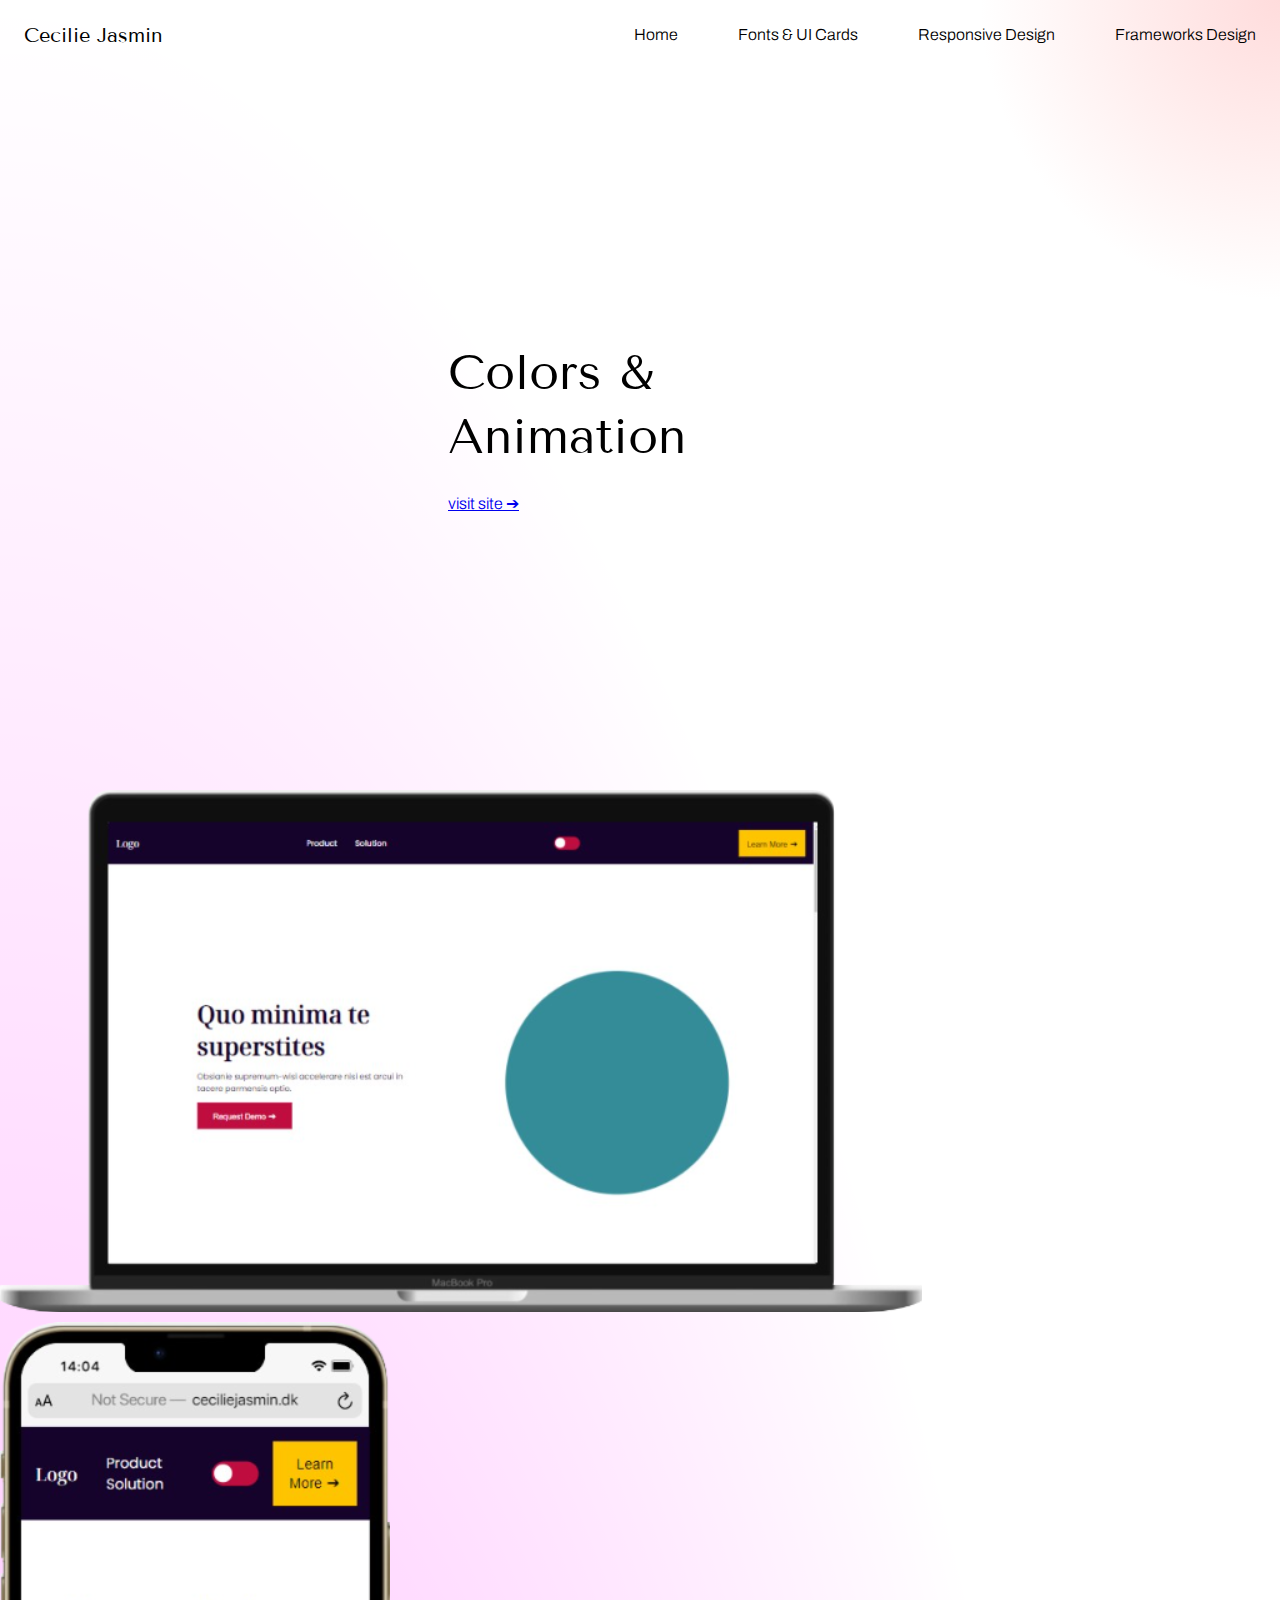
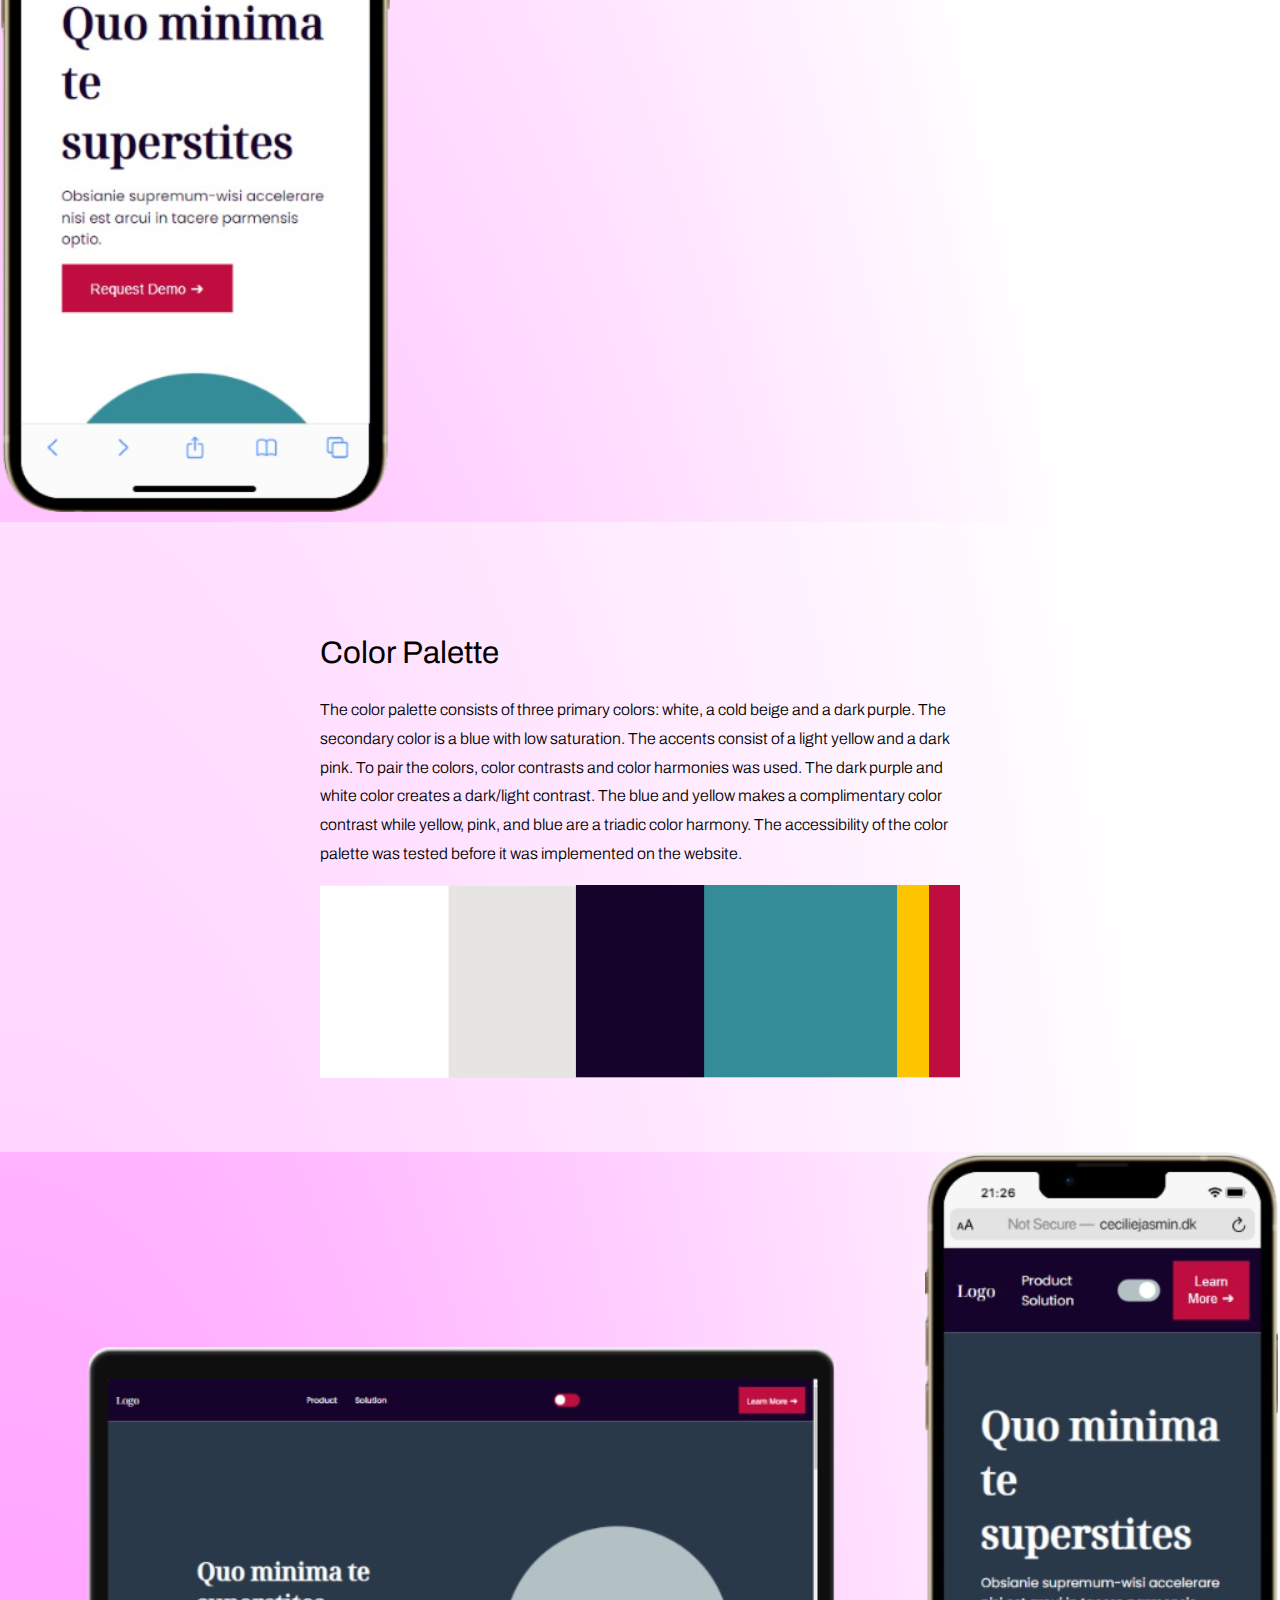
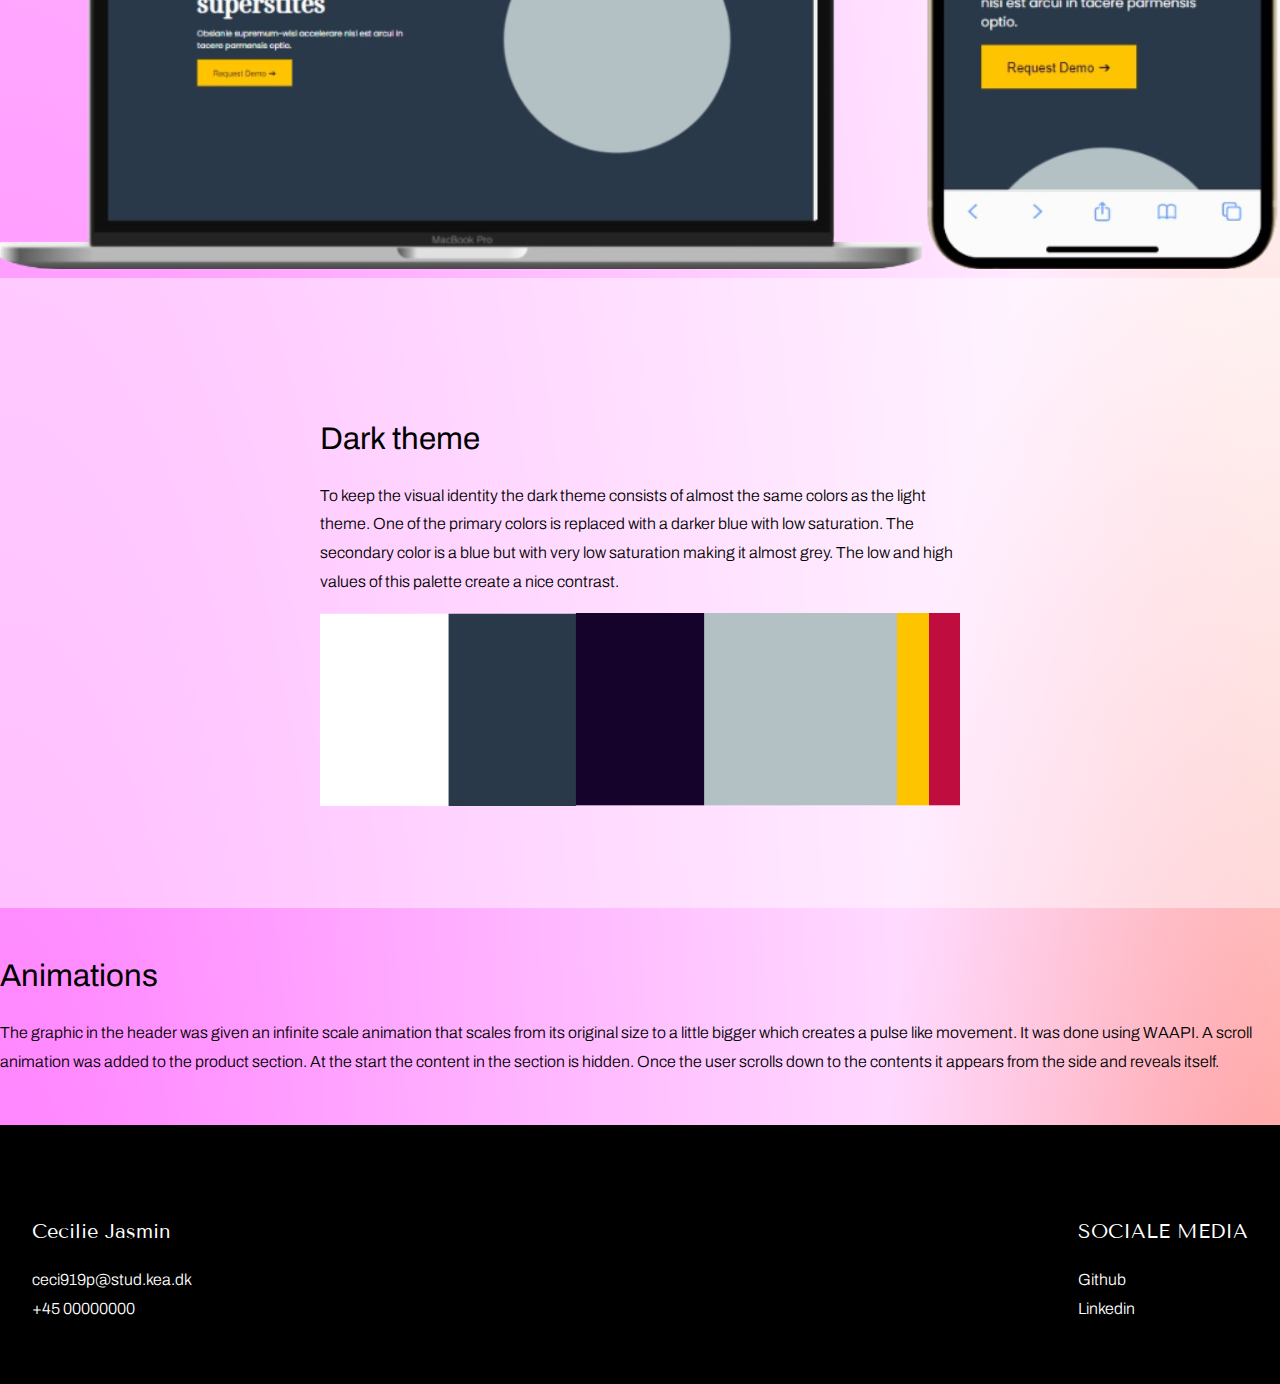
==== colors_animations.html @ c955fd99 "layout fixes" ====
<!DOCTYPE html>
<html lang="en">
  <head>
    <meta charset="UTF-8" />
    <meta http-equiv="X-UA-Compatible" content="IE=edge" />
    <meta name="viewport" content="width=device-width, initial-scale=1.0" />
    <link rel="preconnect" href="https://fonts.googleapis.com" />
    <link rel="preconnect" href="https://fonts.gstatic.com" crossorigin />
    <link
      href="https://fonts.googleapis.com/css2?family=Archivo:ital,wght@0,100;0,400;0,500;0,600;0,700;1,100;1,200&family=Tenor+Sans&display=swap"
      rel="stylesheet"
    />
    <link rel="stylesheet" href="style.css" />
    <title>Colors & Animations</title>
  </head>
  <body>
    <main>
      <nav class="navbar">
        <h5><a class="logo" href="index.html">Cecilie Jasmin</a></h5>
        <ul class="nav_menu">
          <li class="nav_item">
            <a href="index.html" class="nav_link">Home</a>
          </li>
          <li class="nav_item">
            <a href="fonts_cards.html" class="nav_link">Fonts & UI Cards</a>
          </li>
          <li class="nav_item">
            <a href="responsive.html" class="nav_link">Responsive Design</a>
          </li>
          <li class="nav_item">
            <a href="frameworks.html" class="nav_link">Frameworks Design</a>
          </li>
        </ul>

        <div class="hamburger">
          <span class="bar"></span>
          <span class="bar"></span>
          <span class="bar"></span>
        </div>
      </nav>

      <header class="assignment_header">
        <div class="header_text">
          <h1>Colors & Animation</h1>
          <a
            href="http://ceciliejasmin.dk/kea/12_design_for_developers/12c.01.02.colors-and-animations/"
            >visit site ➔</a
          >
        </div>
      </header>

      <section class="mockup">
        <div class="mockup_wrapper">
          <div class="mockup_items">
            <img
              class="desktop"
              src="images/color_ani_desk.png"
              alt="desktop"
            />
            <img class="mobile" src="images/color_ani_mob.png" alt="mobil" />
          </div>
        </div>
      </section>

      <section class="highlight">
        <div>
          <h3>Color Palette</h3>
          <p>
            The color palette consists of three primary colors: white, a cold
            beige and a dark purple. The secondary color is a blue with low
            saturation. The accents consist of a light yellow and a dark pink.
            To pair the colors, color contrasts and color harmonies was used.
            The dark purple and white color creates a dark/light contrast. The
            blue and yellow makes a complimentary color contrast while yellow,
            pink, and blue are a triadic color harmony. The accessibility of the
            color palette was tested before it was implemented on the website.
          </p>
          <img
            class="palette"
            src="images/colorpalette.png"
            alt="light theme"
          />
        </div>
      </section>

      <section class="mockup">
        <div class="mockup_wrapper">
          <div class="mockup_items">
            <img
              class="desktop"
              src="images/dark_theme_desk.png"
              alt="desktop"
            />
            <img class="mobile" src="images/dark_theme_mob.png" alt="mobil" />
          </div>
        </div>
      </section>

      <section class="highlight">
        <div>
          <h3>Dark theme</h3>
          <p>
            To keep the visual identity the dark theme consists of almost the
            same colors as the light theme. One of the primary colors is
            replaced with a darker blue with low saturation. The secondary color
            is a blue but with very low saturation making it almost grey. The
            low and high values of this palette create a nice contrast.
          </p>
          <img
            class="palette"
            src="images/dark_colorpalette.png"
            alt="light theme"
          />
        </div>
      </section>

      <section class="centered">
        <div>
          <h3>Animations</h3>
          <p>
            The graphic in the header was given an infinite scale animation that
            scales from its original size to a little bigger which creates a
            pulse like movement. It was done using WAAPI. A scroll animation was
            added to the product section. At the start the content in the
            section is hidden. Once the user scrolls down to the contents it
            appears from the side and reveals itself.
          </p>
        </div>
      </section>
    </main>

    <footer>
      <div>
        <h5>Cecilie Jasmin</h5>
        <div>
          <ul>
            <li><a>ceci919p@stud.kea.dk</a></li>
            <li><a>+45 00000000</a></li>
          </ul>
        </div>
      </div>

      <section class="social_media">
        <div>
          <h5 class="footer_headline">SOCIALE MEDIA</h5>
          <ul>
            <li>
              <a href="https://github.com/ceci919p?tab=repositories">Github</a>
            </li>
            <li><a href="#">Linkedin</a></li>
          </ul>
        </div>
      </section>
    </footer>
    <script src="script.js"></script>
  </body>
</html>
---- style.css ----
/*----------------------------colors-----------------------*/
:root {
  --color-darker: #000;
  --color-dark: #6d1919;
  --color-accent1: #e55452;
  --color-accent2: #f3aeac;
  --color-light: #f5a44f;
  --color-lighter: #fff;

  /*----------------------------fonts-----------------------*/
  --font-display: "Tenor Sans", sans-serif;
  --font-paragraph: "Archivo", sans-serif;
}

/*----------------------------universial rules-----------------------*/

* {
  margin: 0px;
  padding: 0px;
  list-style: none;
  box-sizing: border-box;
}

body {
  font-family: var(--font-paragraph);
  font-weight: 300;
  line-height: 1.8;

  margin: 0;

  width: 100%;
  height: 100%;
  background-size: cover;
  background-position: center center;
  background-repeat: no-repeat;

  background: radial-gradient(
      farthest-side at bottom left,
      rgba(255, 0, 255, 0.5),
      transparent
    ),
    radial-gradient(
      farthest-corner at bottom right,
      rgba(255, 50, 50, 0.5),
      transparent 400px
    ),
    radial-gradient(circle at top right, rgb(255, 220, 220), transparent 300px);
}

img {
  object-fit: cover;
  max-width: 100%;
}

button {
  display: inline-block;
  height: 3rem;
  padding: 1rem 2rem;
  border: none;
  font-size: 1rem;
  text-align: center;
  text-decoration: none;
  cursor: pointer;
  background-color: var(--color-accent1);
}

button > a {
  color: var(--color-lighter);
  text-decoration: none;
}

/*----------------------------typography-----------------------*/
p {
  margin-bottom: 1.5rem;
}

h1,
h2,
h5 {
  margin: 3rem 0 1.38rem;
  font-family: var(--font-display);
  font-weight: 400;
  line-height: 1.3;
}

h1 {
  /*   margin-top: 3rem; */
  font-size: 3.052rem;
  margin-top: 0;
}

h2 {
  font-size: 2.441rem;
}

h3 {
  font-size: 1.953rem;
  margin-top: 1rem;
  margin: 3rem 0 1.38rem;
  font-family: var(--font-paragraph);
  font-weight: bolder;
  line-height: 1.3;
}

h4 {
  font-size: 1.25rem;
  font-family: var(--font-paragraph);
}

h5 {
  font-size: 1.25rem;
}

/* small, .text_small {font-size: 0.8rem;} */

/*----------------------------navigation-----------------------*/

nav {
  padding: 1rem;
  background-color: transparent;
}

nav a {
  text-decoration: none;
  color: var(--color-darker);
}

.navbar {
  min-height: 70px;
  display: flex;
  justify-content: space-between;
  align-items: center;
  padding: 0 24px;
}

.navbar > h5 {
  margin-block: 0.5rem;
  margin-right: 0.5rem;
}

.nav_menu {
  display: flex;
  justify-content: space-between;
  align-items: center;
  gap: 60px;
}

.nav_branding {
  font-size: 2rem;
}

.nav_link {
  transition: 0.7s ease;
  color: var(--color-darker);
}

.nav_link:hover {
  color: var(--color-light);
}

/*----------------------------hamburger menu-----------------------*/

.hamburger {
  display: none;
  cursor: pointer;
}

.bar {
  display: block;
  width: 25px;
  height: 3px;
  margin: 5px auto;
  -webkit-transition: all 0.3s ease-in-out;
  transition: all 0.3s ease-in-out;
  background-color: var(--color-darker);
}

/*----------------------------header-----------------------*/

header {
  display: flex;
  min-height: 80vh;
  align-items: center;
  justify-content: space-around;
  flex-wrap: wrap;

  /* background-image: url(images/background.svg);
  width: 100%;
  height: 100%;
  background-size: cover;
  background-position: center center;
  background-repeat: no-repeat;
  background-color: white;
  box-shadow: inset 0 0 0 1000px #e5545279; */
  /* 
  width: 100vw;
  height: 100vh;

  background: radial-gradient(circle closest-side, pink, white),
    radial-gradient(
      farthest-side at bottom left,
      rgba(255, 0, 255, 0.5),
      transparent
    ); */
}

.header_text {
  width: 30vw;
  min-width: 300px;
}

.header_text > p {
  margin-bottom: 4rem;
}

/*----------------------------intro sections-----------------------*/

.highlight {
  display: flex;
  min-height: 70vh;
  padding: 1.5rem;
  align-items: center;
  justify-content: space-around;
  color: var(--color-darker);
  background-color: #ffffff73;
}

.color_2 {
  background-color: var(--color-dark);
  color: var(--color-lighter);
}

.highlight div h2 {
  font-size: 3.052rem;
  line-height: 4rem;
  margin-top: 1.5rem;
}

/*----------------------------list over assignments-----------------------*/

#list {
  min-height: 80vh;
  padding: 1rem;

  background-color: #ffffff73;
}

.list_container {
  display: grid;
  grid-template-columns: auto minmax(0, 1200px) auto;
  align-items: center;
}

.list_wrapper {
  grid-column: 2/3;
}

.list_items_wrapper {
  grid-column: 2/3;
}

.list_items_wrapper > h2 {
  font-size: 3rem;
}

.assignment_graphics {
  width: 30vw;
  height: 30vw;
  min-width: 250px;
  min-height: 206px;
}

.number {
  font-size: 1.5rem;
}

.graphics_wrapper,
.graphics_wrapper_right {
  display: flex;
  flex-direction: row-reverse;
}

aside {
  text-orientation: mixed;
  writing-mode: vertical-rl;
}

.assignment_text {
  padding-inline: 1rem;
}

.assignment_text > h3 {
  margin: 0;
}

.assignment_text > h3 {
  margin-block: 1rem;
}

/* .assignment_graphics > img {
  padding: 2rem;
}
 */
article {
  margin-block: 4rem;
}

/*---------------------------fonts and cards-----------------------*/

#font_cards {
  background-color: var(--color-dark);
  display: flex;
  min-height: 80vh;
  align-items: center;
  justify-content: space-around;
  flex-wrap: wrap;
  text-align: center;
  color: white;
}

/*---------------------------footer-----------------------*/

footer {
  background-color: var(--color-darker);
  padding: 1rem;
  margin-top: 3rem;
  color: var(--color-lighter);
}

footer li a {
  text-decoration: none;
  color: var(--color-lighter);
}

footer li a:hover {
  text-decoration: underline;
}

.social_media {
  margin-block: 3rem 1rem;
}

/*----------------------------mediaquerys-----------------------*/

@media (max-width: 768px) {
  .hamburger {
    display: block;
    margin-left: 0;
  }

  .hamburger.active .bar:nth-child(2) {
    opacity: 0;
  }
  .hamburger.active .bar:nth-child(1) {
    transform: translateY(8px) rotate(45deg);
  }

  .hamburger.active .bar:nth-child(3) {
    transform: translateY(-8px) rotate(-45deg);
  }

  .nav_menu {
    position: fixed;
    left: -100%;
    top: 70px;
    gap: 1rem;
    flex-direction: column;
    background-color: rgba(255, 255, 255, 0.37);
    width: 100%;
    text-align: center;
    transition: 0.3s;
    padding: 1rem;
  }

  .nav_items {
    margin: 16px 0;
    padding: 1rem;
  }

  .nav_link {
    transition: 0.7s ease;
    color: var(--color-darker);
  }

  .nav_link:hover {
    color: var(--color-lighter);
  }

  .nav_menu.active {
    left: 0;
  }

  header {
    align-items: end;
  }
}

@media (min-width: 770px) {
  .header_text {
    text-align: start;
  }

  p {
    margin-bottom: 1rem;
  }

  .highlight {
    padding: 2rem;
  }
  .highlight > div {
    max-width: 50vw;
  }

  #list {
    min-height: 80vh;
    padding: 5rem 2rem;
  }

  .list_items_wrapper > h2 {
    margin-bottom: 3rem;
  }

  .graphics_wrapper_right > aside {
    text-orientation: mixed;
    writing-mode: sideways-lr;
  }

  .graphics_wrapper_right {
    display: flex;
    flex-direction: row;
    justify-content: center;
    align-items: start;
  }

  article {
    display: flex;
  }

  .right {
    display: flex;
    flex-direction: row-reverse;
  }

  .assignment_text {
    width: 40vw;
    min-width: 300px;
    display: flex;
    flex-direction: column;
    justify-content: center;
    padding: 0;
  }

  .text_right {
    margin-left: 2rem;
  }

  .text_left {
    margin-right: 2rem;
  }

  .align_end {
    text-align: end;
    margin-top: 1rem;
  }

  .align_start {
    text-align: start;
    margin-top: 1rem;
  }
  footer {
    display: flex;
    padding: 5vh 2rem;
    align-items: top;
    flex-wrap: wrap;
    justify-content: space-between;
  }

  .footer_headline {
    margin-top: 0;
    margin-bottom: 1.38rem;
  }

  .social_media {
    display: flex;
    max-width: 50vw;
    align-items: top;
    flex-wrap: wrap;
    justify-content: space-between;
    gap: 3rem;
  }
}
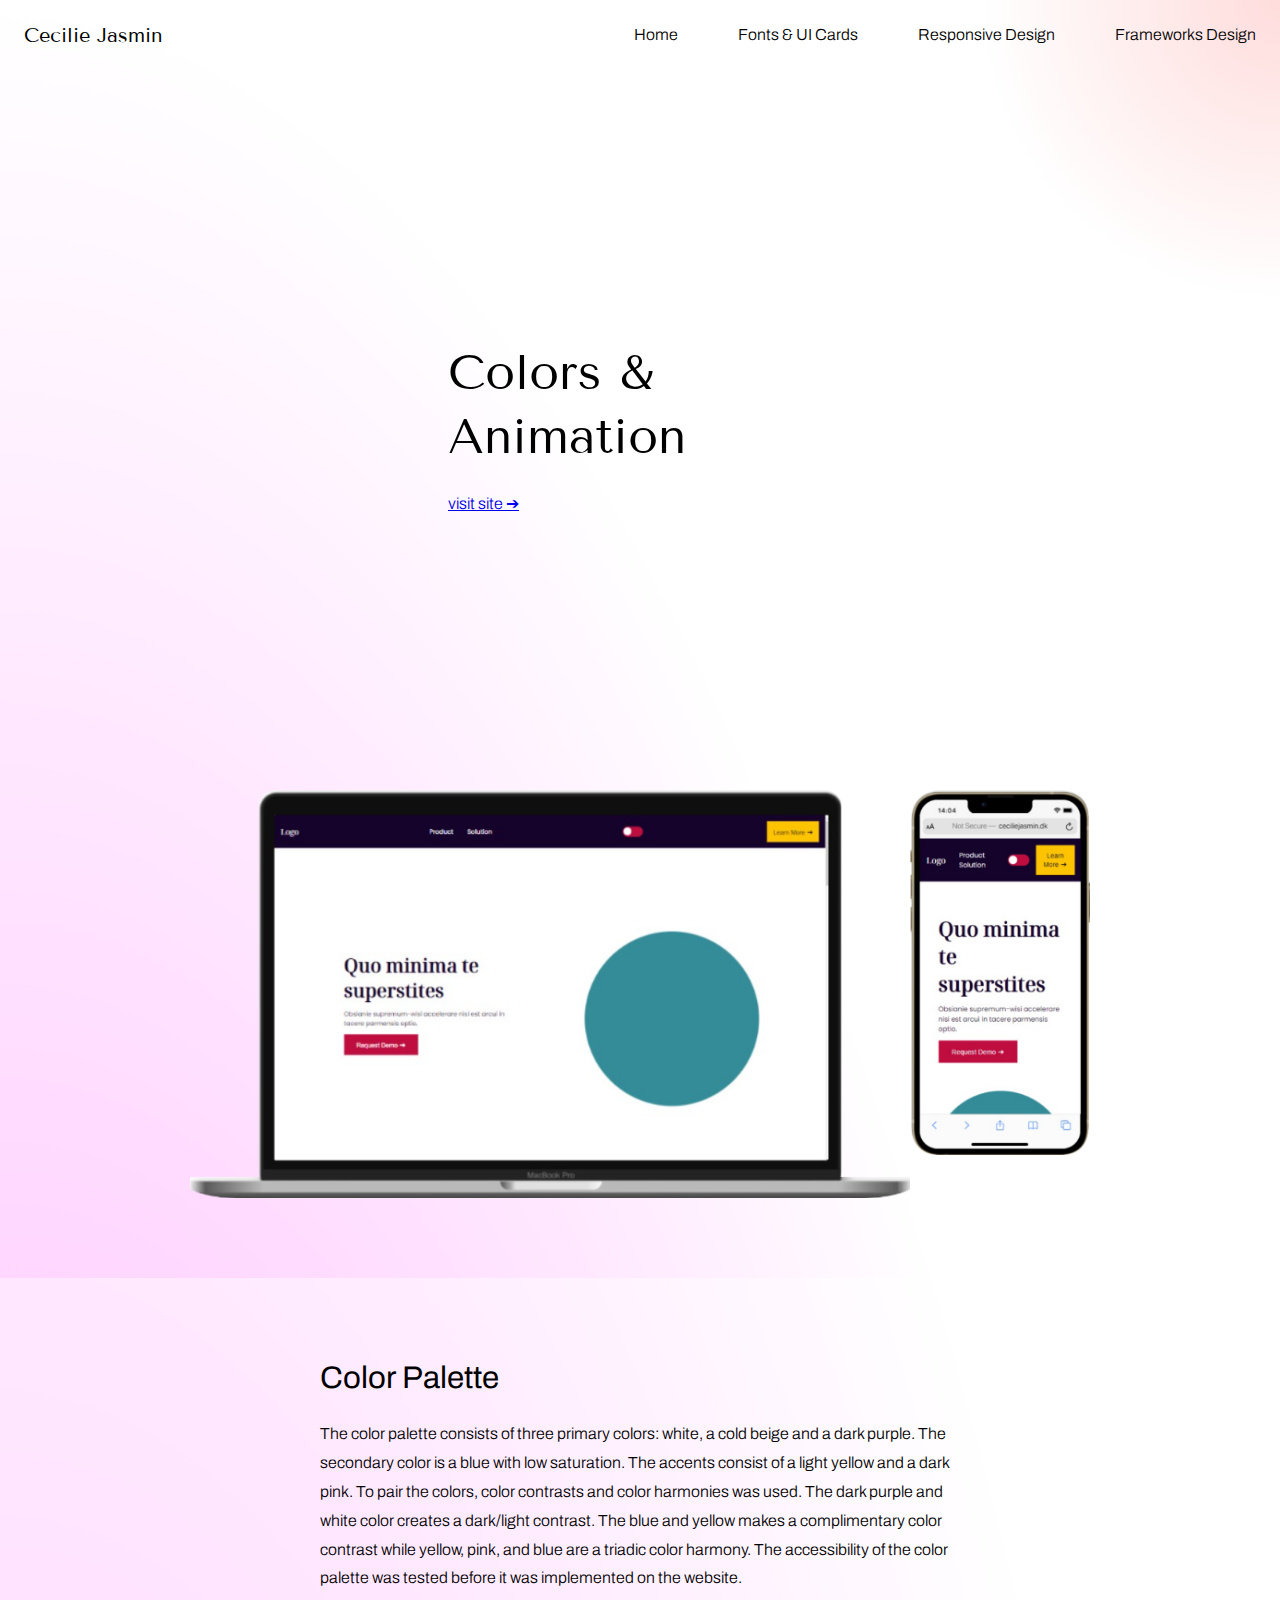
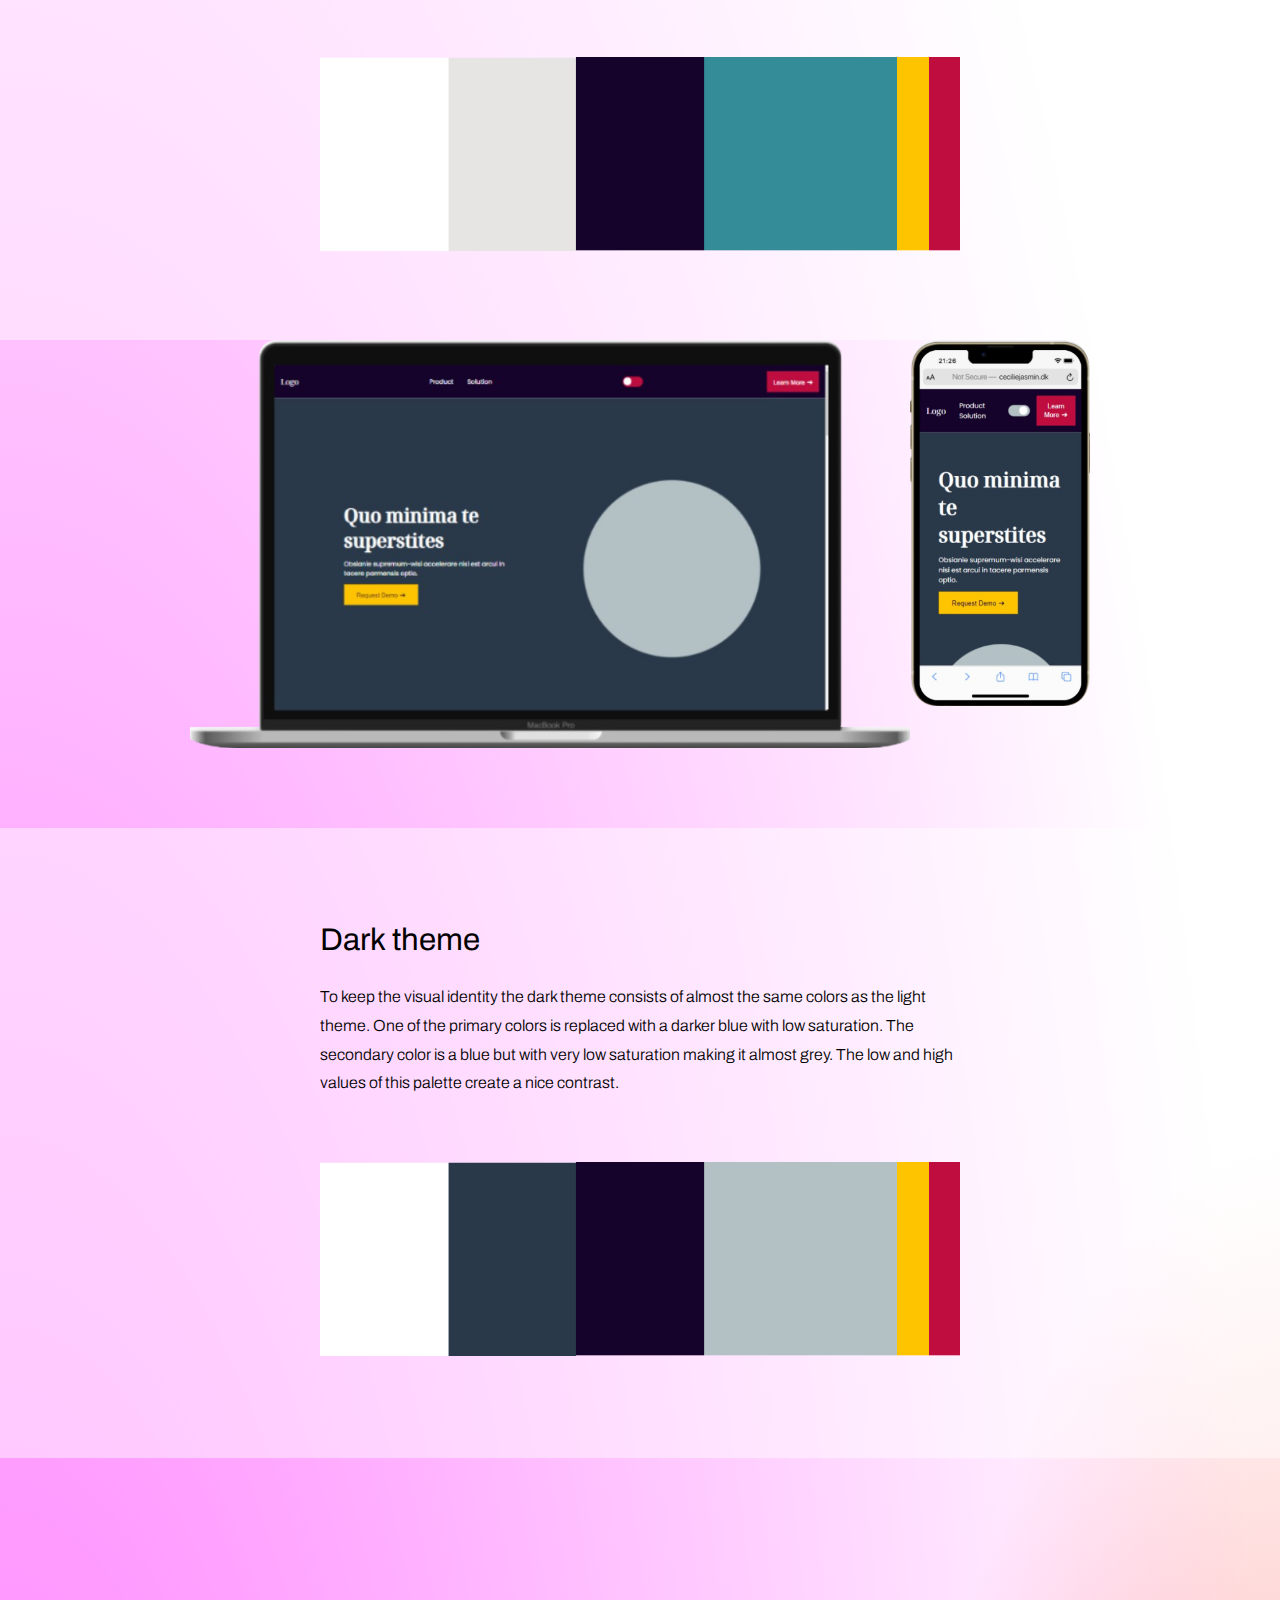
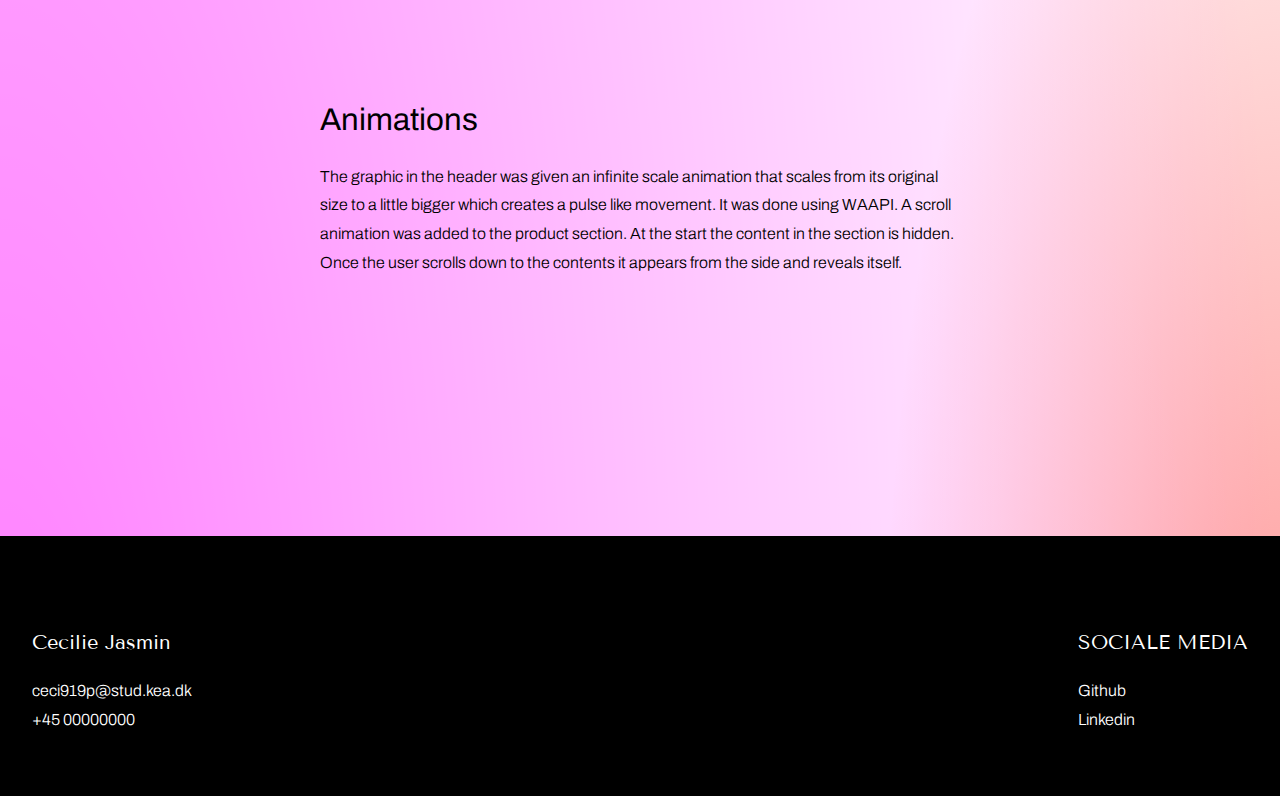
==== commit 67f30687: "content added" ====
--- a/colors_animations.html
+++ b/colors_animations.html
@@ -44,6 +44,8 @@
           <h1>Colors & Animation</h1>
           <a
             href="http://ceciliejasmin.dk/kea/12_design_for_developers/12c.01.02.colors-and-animations/"
+            class="button"
+            target="_blank"
             >visit site ➔</a
           >
         </div>
@@ -145,7 +147,11 @@
           <h5 class="footer_headline">SOCIALE MEDIA</h5>
           <ul>
             <li>
-              <a href="https://github.com/ceci919p?tab=repositories">Github</a>
+              <a
+                href="https://github.com/ceci919p?tab=repositories"
+                target="_blank"
+                >Github</a
+              >
             </li>
             <li><a href="#">Linkedin</a></li>
           </ul>
--- a/style.css
+++ b/style.css
@@ -297,25 +297,60 @@
   margin-block: 1rem;
 }
 
-/* .assignment_graphics > img {
-  padding: 2rem;
-}
- */
 article {
   margin-block: 4rem;
 }
 
 /*---------------------------fonts and cards-----------------------*/
 
-#font_cards {
-  background-color: var(--color-dark);
-  display: flex;
-  min-height: 80vh;
+.mockup {
+  display: grid;
+  grid-template-columns: auto minmax(0, 900px) auto;
+  align-items: center;
+  margin-top: 2rem;
+  margin-bottom: 3rem;
+  padding-inline: 1rem;
+}
+
+.mockup_wrapper {
+  grid-column: 2/3;
+}
+
+.mockup_items {
+  display: grid;
+  grid-template-columns: repeat(5, 1fr);
+}
+
+.desktop {
+  grid-column: 1/5;
+}
+
+.center_content > img {
+  margin-block: 1rem;
+  max-width: 400px;
+}
+
+.center_content {
+  display: flex;
+  min-height: 70vh;
+  padding: 1.5rem;
+  align-items: center;
+  justify-content: center;
+  flex-wrap: wrap;
+}
+
+/*---------------------------colors and animation-----------------------*/
+
+.palette {
+  padding-block: 3rem;
+}
+
+.centered {
+  display: flex;
+  min-height: 70vh;
+  padding: 1.5rem;
   align-items: center;
   justify-content: space-around;
-  flex-wrap: wrap;
-  text-align: center;
-  color: white;
 }
 
 /*---------------------------footer-----------------------*/
@@ -400,6 +435,10 @@
     text-align: start;
   }
 
+  .header_text > p {
+    margin-bottom: 1rem;
+  }
+
   p {
     margin-bottom: 1rem;
   }
@@ -439,6 +478,10 @@
   .right {
     display: flex;
     flex-direction: row-reverse;
+  }
+
+  .assignment_header {
+    min-height: 60vh;
   }
 
   .assignment_text {
@@ -467,6 +510,17 @@
     text-align: start;
     margin-top: 1rem;
   }
+
+  .mockup {
+    margin-top: 0rem;
+    margin-bottom: 5rem;
+    padding-inline: 3rem;
+  }
+
+  .centered > div {
+    max-width: 50vw;
+  }
+
   footer {
     display: flex;
     padding: 5vh 2rem;
@@ -489,3 +543,9 @@
     gap: 3rem;
   }
 }
+
+@media (min-width: 1000px) {
+  .assignment_header {
+    min-height: 80vh;
+  }
+}
